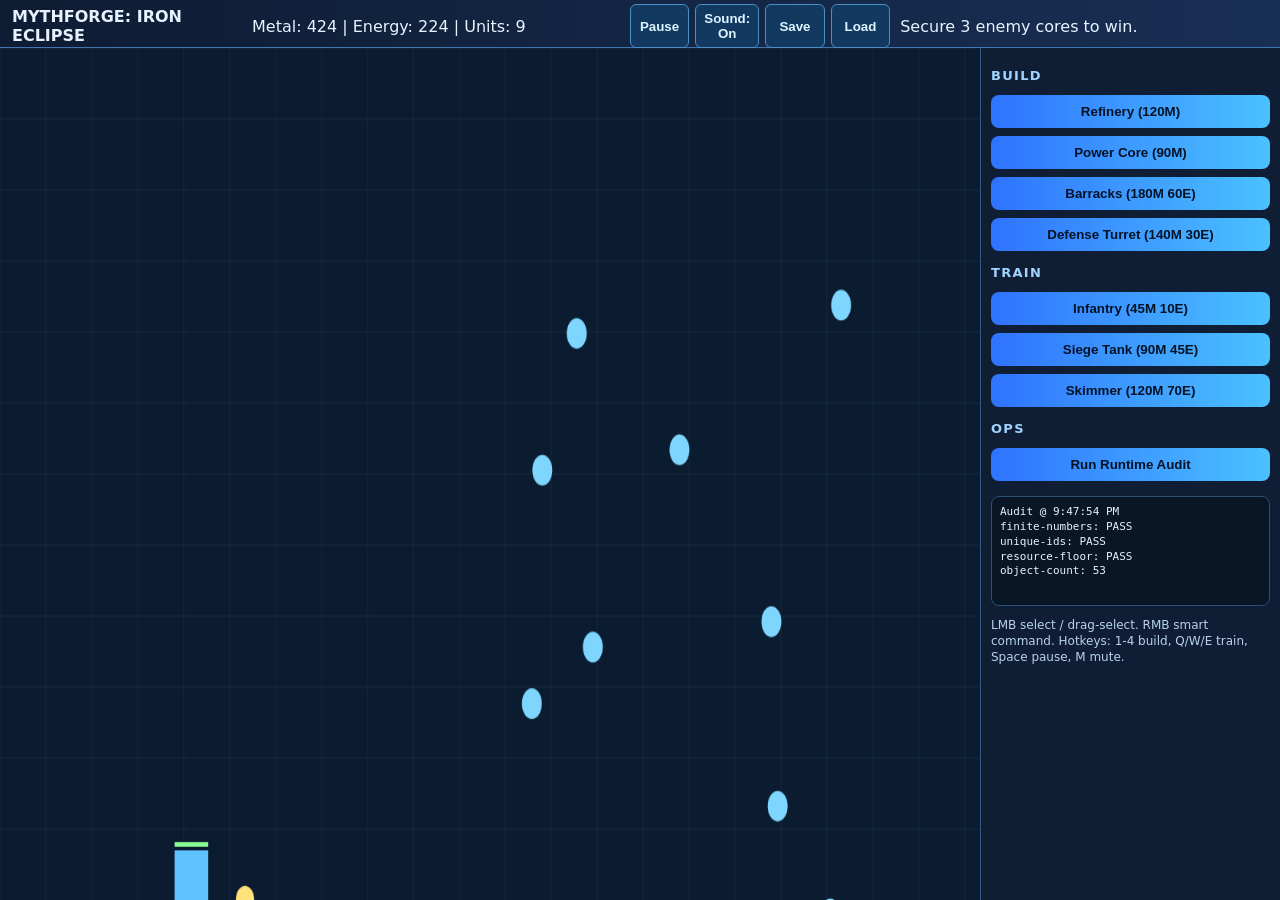
==== mythforge-rts/index.html @ d231fdba "Harden MYTHFORGE RTS with security audit, SFX, save/load and runtime integrity checks" ====
<!doctype html>
<html lang="en">
<head>
  <meta charset="utf-8" />
  <meta name="viewport" content="width=device-width,initial-scale=1" />
  <meta http-equiv="Content-Security-Policy" content="default-src 'self'; style-src 'self' 'unsafe-inline'; script-src 'self'; img-src 'self' data:; media-src 'self';" />
  <title>MYTHFORGE: IRON ECLIPSE</title>
  <link rel="stylesheet" href="styles.css" />
</head>
<body>
  <div id="topbar">
    <div><b>MYTHFORGE: IRON ECLIPSE</b></div>
    <div id="resources">Metal: 0 | Energy: 0 | Units: 0</div>
    <div class="top-actions">
      <button id="btn-pause" class="mini">Pause</button>
      <button id="btn-mute" class="mini">Sound: On</button>
      <button id="btn-save" class="mini">Save</button>
      <button id="btn-load" class="mini">Load</button>
    </div>
    <div id="status">Secure 3 enemy cores to win.</div>
  </div>

  <div id="shell">
    <canvas id="game" width="1280" height="720"></canvas>
    <aside id="panel">
      <h3>Build</h3>
      <button data-build="refinery">Refinery (120M)</button>
      <button data-build="power">Power Core (90M)</button>
      <button data-build="barracks">Barracks (180M 60E)</button>
      <button data-build="turret">Defense Turret (140M 30E)</button>
      <h3>Train</h3>
      <button id="train-inf">Infantry (45M 10E)</button>
      <button id="train-tank">Siege Tank (90M 45E)</button>
      <button id="train-air">Skimmer (120M 70E)</button>
      <h3>Ops</h3>
      <button id="btn-audit">Run Runtime Audit</button>
      <pre id="audit-log">Audit: idle</pre>
      <p class="tip">LMB select / drag-select. RMB smart command. Hotkeys: 1-4 build, Q/W/E train, Space pause, M mute.</p>
    </aside>
  </div>

  <script type="module" src="game.js"></script>
</body>
</html>
---- mythforge-rts/styles.css ----
*{box-sizing:border-box} body{margin:0;background:#0a1020;color:#e6f3ff;font-family:Inter,system-ui,sans-serif}
#topbar{height:48px;display:grid;grid-template-columns:230px 1fr auto 1fr;align-items:center;gap:10px;padding:0 12px;background:linear-gradient(90deg,#0e1c33,#182f54);border-bottom:1px solid #3f77b3}
.top-actions{display:flex;gap:6px}
.mini{padding:6px 8px;border:1px solid #4e8ec7;background:#123a61;color:#dff3ff;border-radius:6px;cursor:pointer}
#shell{display:grid;grid-template-columns:1fr 300px;height:calc(100vh - 48px)}
#game{width:100%;height:100%;background:#08121f;display:block;cursor:crosshair}
#panel{border-left:1px solid #335a84;background:#101e35;padding:10px;overflow:auto}
#panel h3{margin:10px 0 8px;color:#9fd4ff;font-size:13px;text-transform:uppercase;letter-spacing:.1em}
button{width:100%;margin:4px 0;padding:9px;border:0;border-radius:8px;background:linear-gradient(90deg,#2f73ff,#4bc1ff);color:#041226;font-weight:700;cursor:pointer}
.tip{font-size:12px;line-height:1.35;color:#b8d2ef;margin-top:10px}
#audit-log{font-size:11px;line-height:1.35;background:#081626;border:1px solid #295177;border-radius:8px;padding:8px;white-space:pre-wrap;min-height:110px}
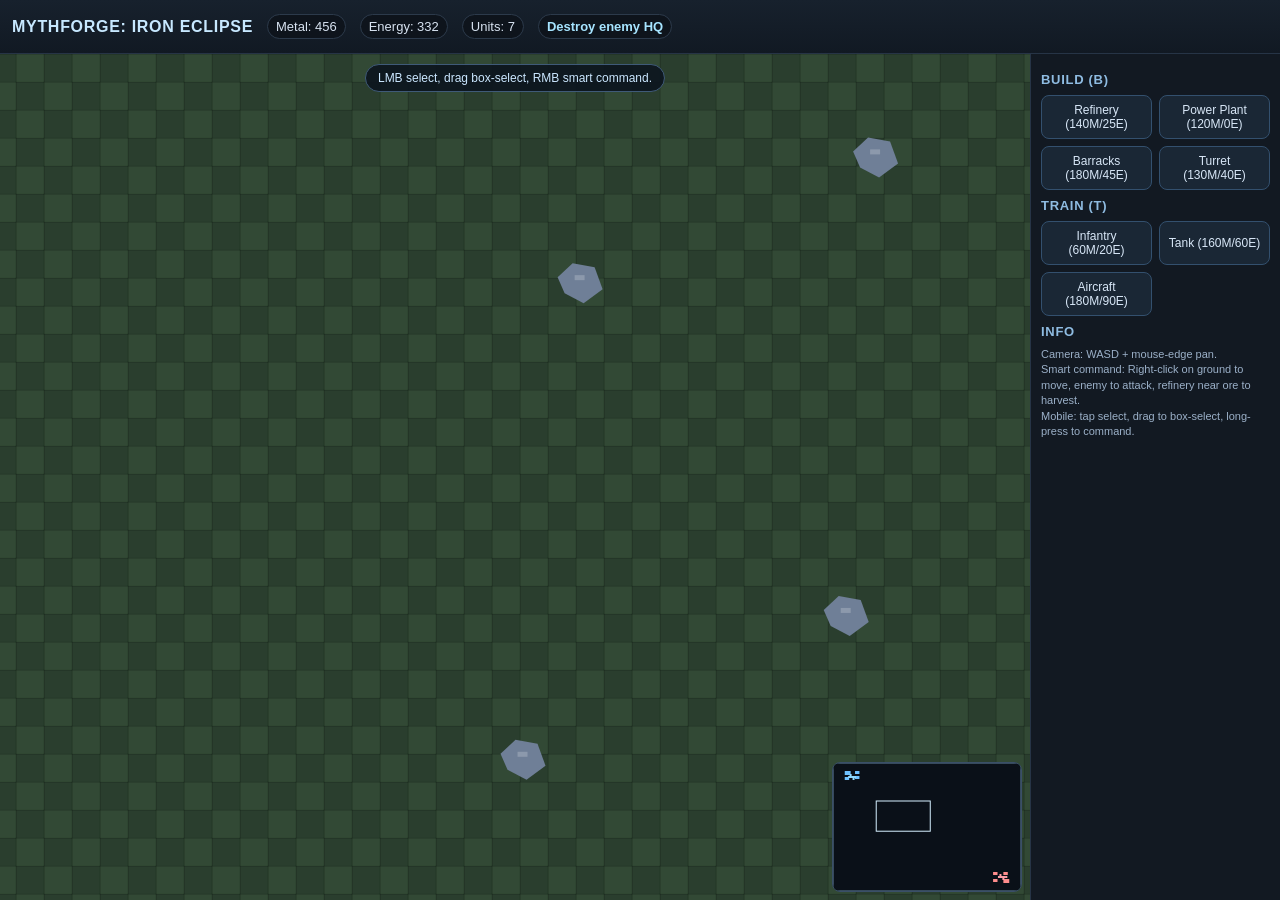
==== commit 4834c7be: "Replace mythforge-rts with single-file MYTHFORGE RTS" ====
--- a/mythforge-rts/index.html
+++ b/mythforge-rts/index.html
@@ -1,44 +1,784 @@
 <!doctype html>
 <html lang="en">
 <head>
-  <meta charset="utf-8" />
-  <meta name="viewport" content="width=device-width,initial-scale=1" />
-  <meta http-equiv="Content-Security-Policy" content="default-src 'self'; style-src 'self' 'unsafe-inline'; script-src 'self'; img-src 'self' data:; media-src 'self';" />
-  <title>MYTHFORGE: IRON ECLIPSE</title>
-  <link rel="stylesheet" href="styles.css" />
+<meta charset="utf-8" />
+<meta name="viewport" content="width=device-width,initial-scale=1,maximum-scale=1,user-scalable=no" />
+<title>MYTHFORGE: IRON ECLIPSE</title>
+<style>
+:root{--bg:#0b0f13;--panel:#121922;--text:#d7e2f0;--acc:#6ec1ff;--good:#7bf7a6;--warn:#ffba63;--bad:#ff7f8a}
+*{box-sizing:border-box;-webkit-tap-highlight-color:transparent}
+html,body{margin:0;background:var(--bg);color:var(--text);font-family:Inter,Segoe UI,Arial,sans-serif;overflow:hidden}
+#hud{position:fixed;left:0;top:0;right:0;height:54px;background:linear-gradient(#17212d,#111923);display:flex;align-items:center;gap:14px;padding:8px 12px;border-bottom:1px solid #263446;z-index:8}
+#hud strong{color:#c7e8ff;letter-spacing:.7px}
+#hud .pill{padding:4px 8px;background:#0e141c;border:1px solid #2c3a4b;border-radius:999px;font-size:13px}
+#status{color:#a6e4ff;font-weight:700}
+#layout{position:fixed;inset:54px 0 0 0;display:grid;grid-template-columns:1fr 250px}
+#gameWrap{position:relative;overflow:hidden;background:#04080c}
+canvas{display:block;width:100%;height:100%;image-rendering:auto}
+#ui{background:var(--panel);border-left:1px solid #263446;padding:10px;overflow:auto}
+#ui h3{margin:8px 0 8px;font-size:13px;text-transform:uppercase;letter-spacing:.7px;color:#8fbce2}
+.grid{display:grid;grid-template-columns:1fr 1fr;gap:7px}
+button{background:#1a2735;color:#d8e7f7;border:1px solid #33506e;border-radius:8px;padding:7px 6px;font-size:12px;cursor:pointer}
+button:hover{background:#223349}
+button:active{transform:translateY(1px)}
+button.sel{outline:2px solid #7fd5ff}
+.small{font-size:11px;color:#9bb0c8;line-height:1.4;margin-top:8px}
+#mini{position:absolute;right:8px;bottom:8px;width:190px;height:130px;background:rgba(10,15,24,.88);border:1px solid #3a4f68;border-radius:8px;z-index:6}
+#touchMove{position:absolute;left:12px;bottom:12px;width:92px;height:92px;border-radius:50%;border:2px solid #4f6781;background:rgba(20,30,44,.45);z-index:7;display:none;touch-action:none}
+#touchKnob{position:absolute;left:28px;top:28px;width:34px;height:34px;border-radius:50%;background:#89d9ff;border:1px solid #3a5c7a}
+#touchCmd{position:absolute;right:12px;bottom:12px;padding:10px 12px;border-radius:10px;border:1px solid #56728f;background:rgba(20,30,44,.7);font-size:12px;z-index:7;display:none}
+#toast{position:absolute;left:50%;transform:translateX(-50%);top:10px;background:rgba(12,20,31,.9);border:1px solid #3f5a78;border-radius:999px;padding:6px 12px;font-size:12px;color:#cbe7ff;z-index:7;pointer-events:none}
+@media (max-width: 960px){
+  #layout{grid-template-columns:1fr}
+  #ui{display:none}
+  #touchMove,#touchCmd{display:block}
+  #mini{width:150px;height:104px}
+}
+</style>
 </head>
 <body>
-  <div id="topbar">
-    <div><b>MYTHFORGE: IRON ECLIPSE</b></div>
-    <div id="resources">Metal: 0 | Energy: 0 | Units: 0</div>
-    <div class="top-actions">
-      <button id="btn-pause" class="mini">Pause</button>
-      <button id="btn-mute" class="mini">Sound: On</button>
-      <button id="btn-save" class="mini">Save</button>
-      <button id="btn-load" class="mini">Load</button>
-    </div>
-    <div id="status">Secure 3 enemy cores to win.</div>
+<div id="hud">
+  <strong>MYTHFORGE: IRON ECLIPSE</strong>
+  <span class="pill" id="resMetal">Metal: 0</span>
+  <span class="pill" id="resEnergy">Energy: 0</span>
+  <span class="pill" id="supply">Units: 0</span>
+  <span class="pill" id="status">Destroy enemy HQ</span>
+</div>
+<div id="layout">
+  <div id="gameWrap">
+    <canvas id="game"></canvas>
+    <canvas id="mini"></canvas>
+    <div id="touchMove"><div id="touchKnob"></div></div>
+    <div id="touchCmd">Long press = command</div>
+    <div id="toast">LMB select, drag box-select, RMB smart command.</div>
   </div>
-
-  <div id="shell">
-    <canvas id="game" width="1280" height="720"></canvas>
-    <aside id="panel">
-      <h3>Build</h3>
-      <button data-build="refinery">Refinery (120M)</button>
-      <button data-build="power">Power Core (90M)</button>
-      <button data-build="barracks">Barracks (180M 60E)</button>
-      <button data-build="turret">Defense Turret (140M 30E)</button>
-      <h3>Train</h3>
-      <button id="train-inf">Infantry (45M 10E)</button>
-      <button id="train-tank">Siege Tank (90M 45E)</button>
-      <button id="train-air">Skimmer (120M 70E)</button>
-      <h3>Ops</h3>
-      <button id="btn-audit">Run Runtime Audit</button>
-      <pre id="audit-log">Audit: idle</pre>
-      <p class="tip">LMB select / drag-select. RMB smart command. Hotkeys: 1-4 build, Q/W/E train, Space pause, M mute.</p>
-    </aside>
-  </div>
-
-  <script type="module" src="game.js"></script>
+  <aside id="ui">
+    <h3>Build (B)</h3>
+    <div class="grid" id="buildBtns"></div>
+    <h3>Train (T)</h3>
+    <div class="grid" id="trainBtns"></div>
+    <h3>Info</h3>
+    <div class="small">Camera: WASD + mouse-edge pan.<br/>Smart command: Right-click on ground to move, enemy to attack, refinery near ore to harvest.<br/>Mobile: tap select, drag to box-select, long-press to command.</div>
+  </aside>
+</div>
+<script>
+(() => {
+'use strict';
+const canvas = document.getElementById('game'), ctx = canvas.getContext('2d');
+const mini = document.getElementById('mini'), mctx = mini.getContext('2d');
+const wrap = document.getElementById('gameWrap');
+const resMetalEl = document.getElementById('resMetal');
+const resEnergyEl = document.getElementById('resEnergy');
+const supplyEl = document.getElementById('supply');
+const statusEl = document.getElementById('status');
+const buildBtns = document.getElementById('buildBtns');
+const trainBtns = document.getElementById('trainBtns');
+const toast = document.getElementById('toast');
+
+const TILE = 28, MAP_W = 128, MAP_H = 128;
+const WORLD_W = MAP_W * TILE, WORLD_H = MAP_H * TILE;
+const colors = {groundA:'#2a3e2e',groundB:'#324935',ore:'#6f7f97',grid:'rgba(0,0,0,.14)'};
+const keys = Object.create(null);
+const mouse = {x:0,y:0,wx:0,wy:0,left:false,right:false,drag:false,sx:0,sy:0};
+let dpr = Math.max(1, Math.min(2, window.devicePixelRatio || 1));
+let camera = {x:WORLD_W/2-600,y:WORLD_H/2-360,vx:0,vy:0};
+let lastTime = performance.now();
+let gameOver = false, winner = null;
+let placing = null;
+let selectRect = null;
+let longPressTimer = null;
+let touchMode = false;
+
+const TEAM_PLAYER = 1, TEAM_ENEMY = 2;
+const OCC_EMPTY = 0, OCC_BLOCK = 1;
+const occ = new Uint8Array(MAP_W*MAP_H);
+const flowField = new Float32Array(48*48); // hidden grimoire field
+
+const UNIT_TYPES = {
+ commander:{name:'Commander',hp:300,speed:74,range:130,damage:20,rof:0.75,proj:220,costM:0,costE:0,size:16,flying:false},
+ infantry:{name:'Infantry',hp:68,speed:78,range:105,damage:10,rof:0.6,proj:250,costM:60,costE:20,size:10,flying:false},
+ tank:{name:'Tank',hp:220,speed:50,range:150,damage:28,rof:1.2,proj:270,costM:160,costE:60,size:15,flying:false},
+ aircraft:{name:'Aircraft',hp:140,speed:120,range:170,damage:18,rof:0.5,proj:340,costM:180,costE:90,size:12,flying:true}
+};
+
+const BUILD_TYPES = {
+ hq:{name:'HQ',w:4,h:4,hp:2000,costM:0,costE:0,power:0},
+ refinery:{name:'Refinery',w:3,h:3,hp:720,costM:140,costE:25,power:-20},
+ power:{name:'Power Plant',w:3,h:3,hp:640,costM:120,costE:0,power:+90},
+ barracks:{name:'Barracks',w:3,h:3,hp:720,costM:180,costE:45,power:-10},
+ turret:{name:'Turret',w:2,h:2,hp:500,costM:130,costE:40,power:-15,range:190,damage:16,rof:0.42}
+};
+
+const buildOrder = ['refinery','power','barracks','turret'];
+const trainOrder = ['infantry','tank','aircraft'];
+
+const state = {
+ metal:440, energy:260,
+ enemyMetal:420, enemyEnergy:260,
+ units:[], buildings:[], projectiles:[], particles:[], texts:[], ores:[],
+ selected:new Set(),
+ playerHQ:null, enemyHQ:null,
+ ai:{buildCD:6,waveCD:20,targetWave:5}
+};
+
+function rnd(a,b){return a + Math.random()*(b-a)}
+function clamp(v,a,b){return v<a?a:v>b?b:v}
+function dist(a,b,c,d){return Math.hypot(c-a,d-b)}
+function tIdx(tx,ty){return ty*MAP_W+tx}
+function worldToTile(x,y){return [Math.floor(x/TILE), Math.floor(y/TILE)]}
+function tileCenter(tx,ty){return [tx*TILE + TILE*0.5, ty*TILE + TILE*0.5]}
+
+function resize(){
+  const w = wrap.clientWidth, h = wrap.clientHeight;
+  canvas.width = Math.floor(w*dpr); canvas.height = Math.floor(h*dpr);
+  canvas.style.width = w+'px'; canvas.style.height = h+'px';
+  ctx.setTransform(dpr,0,0,dpr,0,0);
+}
+window.addEventListener('resize', resize);
+resize();
+
+function ensureCamera(){
+  camera.x = clamp(camera.x,0,WORLD_W-canvas.clientWidth);
+  camera.y = clamp(camera.y,0,WORLD_H-canvas.clientHeight);
+}
+
+function addText(x,y,text,color='#fff'){ state.texts.push({x,y,text,color,t:1.2}); }
+function addBurst(x,y,col='#ffb66e',n=10){ for(let i=0;i<n;i++) state.particles.push({x,y,vx:rnd(-90,90),vy:rnd(-90,90),t:rnd(.2,.55),col}); }
+
+let AC = null;
+function initAudio(){ if(AC) return; try{ AC = new (window.AudioContext||window.webkitAudioContext)(); }catch(_){} }
+function sfx(type){
+  if(!AC) return;
+  const o = AC.createOscillator(), g = AC.createGain();
+  o.type = type==='hit'?'square':type==='build'?'triangle':'sawtooth';
+  o.frequency.value = type==='hit'?160:type==='shoot'?240:320;
+  g.gain.value = 0.0001;
+  o.connect(g); g.connect(AC.destination);
+  const t=AC.currentTime;
+  g.gain.exponentialRampToValueAtTime(0.03,t+0.01);
+  g.gain.exponentialRampToValueAtTime(0.0001,t+0.14);
+  o.start(t); o.stop(t+0.15);
+}
+
+function markOcc(tx,ty,w,h,val){
+  for(let y=ty;y<ty+h;y++) for(let x=tx;x<tx+w;x++) if(x>=0&&y>=0&&x<MAP_W&&y<MAP_H) occ[tIdx(x,y)] = val;
+}
+
+function canPlace(team,type,tx,ty){
+  const bt = BUILD_TYPES[type];
+  if(tx<1||ty<1||tx+bt.w>=MAP_W-1||ty+bt.h>=MAP_H-1) return false;
+  for(let y=ty;y<ty+bt.h;y++) for(let x=tx;x<tx+bt.w;x++) if(occ[tIdx(x,y)]!==OCC_EMPTY) return false;
+  for(const o of state.ores){ if(xyRectOverlap(tx*TILE,ty*TILE,bt.w*TILE,bt.h*TILE,o.x-28,o.y-28,56,56)) return false; }
+  if(team===TEAM_PLAYER && state.playerHQ){
+    const [cx,cy]=tileCenter(tx+bt.w*0.5,ty+bt.h*0.5);
+    if(dist(cx,cy,state.playerHQ.x,state.playerHQ.y)>850) return false;
+  }
+  if(team===TEAM_ENEMY && state.enemyHQ){
+    const [cx,cy]=tileCenter(tx+bt.w*0.5,ty+bt.h*0.5);
+    if(dist(cx,cy,state.enemyHQ.x,state.enemyHQ.y)>900) return false;
+  }
+  return true;
+}
+
+function xyRectOverlap(ax,ay,aw,ah,bx,by,bw,bh){ return ax<bx+bw && ax+aw>bx && ay<by+bh && ay+ah>by; }
+
+let nextId = 1;
+function spawnBuilding(team,type,tx,ty){
+  const bt=BUILD_TYPES[type];
+  const b={id:nextId++,team,type,tx,ty,w:bt.w,h:bt.h,x:(tx+bt.w/2)*TILE,y:(ty+bt.h/2)*TILE,hp:bt.hp,maxHp:bt.hp,cool:0,queue:[],alive:true};
+  state.buildings.push(b); markOcc(tx,ty,bt.w,bt.h,OCC_BLOCK);
+  if(type==='hq'){ if(team===TEAM_PLAYER) state.playerHQ=b; else state.enemyHQ=b; }
+  return b;
+}
+
+function spawnUnit(team,type,x,y){
+  const t=UNIT_TYPES[type];
+  const u={id:nextId++,team,type,x,y,hp:t.hp,maxHp:t.hp,cd:rnd(0,0.3),vx:0,vy:0,tx:x,ty:y,path:null,pathI:0,sel:false,alive:true,order:null,formation:null,lastCell:-1};
+  state.units.push(u);
+  return u;
+}
+
+function createWorld(){
+  occ.fill(0); state.units.length=0; state.buildings.length=0; state.projectiles.length=0; state.particles.length=0; state.texts.length=0; state.ores.length=0; state.selected.clear();
+  for(let i=0;i<18;i++){
+    const ox = rnd(8,MAP_W-8)*TILE, oy=rnd(8,MAP_H-8)*TILE;
+    state.ores.push({x:ox,y:oy,amount:rnd(900,1700)});
+  }
+  spawnBuilding(TEAM_PLAYER,'hq',8,8);
+  spawnBuilding(TEAM_PLAYER,'power',15,8);
+  spawnBuilding(TEAM_PLAYER,'barracks',8,14);
+  spawnBuilding(TEAM_PLAYER,'refinery',15,13);
+  spawnBuilding(TEAM_ENEMY,'hq',MAP_W-12,MAP_H-12);
+  spawnBuilding(TEAM_ENEMY,'power',MAP_W-19,MAP_H-12);
+  spawnBuilding(TEAM_ENEMY,'barracks',MAP_W-12,MAP_H-19);
+  spawnBuilding(TEAM_ENEMY,'refinery',MAP_W-19,MAP_H-19);
+
+  spawnUnit(TEAM_PLAYER,'commander',12*TILE,12*TILE);
+  for(let i=0;i<5;i++) spawnUnit(TEAM_PLAYER,'infantry',(11+i)*TILE,14*TILE);
+  spawnUnit(TEAM_PLAYER,'tank',14*TILE,16*TILE);
+  spawnUnit(TEAM_ENEMY,'commander',(MAP_W-12)*TILE,(MAP_H-12)*TILE);
+  for(let i=0;i<6;i++) spawnUnit(TEAM_ENEMY,'infantry',(MAP_W-15+i)*TILE,(MAP_H-14)*TILE);
+  spawnUnit(TEAM_ENEMY,'tank',(MAP_W-14)*TILE,(MAP_H-16)*TILE);
+}
+
+function gridNeighbors(i){
+  const x=i%MAP_W, y=(i/MAP_W)|0, out=[];
+  for(let dy=-1;dy<=1;dy++) for(let dx=-1;dx<=1;dx++){
+    if(dx===0&&dy===0) continue; const nx=x+dx, ny=y+dy;
+    if(nx<0||ny<0||nx>=MAP_W||ny>=MAP_H) continue;
+    if(occ[tIdx(nx,ny)]===OCC_BLOCK) continue;
+    if(dx&&dy){ if(occ[tIdx(x+dx,y)]===OCC_BLOCK||occ[tIdx(x,y+dy)]===OCC_BLOCK) continue; }
+    out.push(tIdx(nx,ny));
+  }
+  return out;
+}
+function heuristic(a,b){ const ax=a%MAP_W, ay=(a/MAP_W)|0, bx=b%MAP_W, by=(b/MAP_W)|0; return Math.abs(ax-bx)+Math.abs(ay-by); }
+function findPath(sx,sy,gx,gy){
+  const st=tIdx(sx,sy), gt=tIdx(gx,gy); if(st===gt) return null;
+  const open=[st], came=new Int32Array(MAP_W*MAP_H); came.fill(-1);
+  const g=new Float32Array(MAP_W*MAP_H); g.fill(1e9); g[st]=0;
+  const f=new Float32Array(MAP_W*MAP_H); f.fill(1e9); f[st]=heuristic(st,gt);
+  const inOpen=new Uint8Array(MAP_W*MAP_H); inOpen[st]=1;
+  while(open.length){
+    let best=0; for(let i=1;i<open.length;i++) if(f[open[i]]<f[open[best]]) best=i;
+    const cur=open.splice(best,1)[0]; inOpen[cur]=0;
+    if(cur===gt){
+      const path=[]; let c=cur;
+      while(c!==st&&c!==-1){ const x=c%MAP_W, y=(c/MAP_W)|0; path.push(tileCenter(x,y)); c=came[c]; }
+      path.reverse(); return path;
+    }
+    for(const n of gridNeighbors(cur)){
+      const cx=cur%MAP_W, cy=(cur/MAP_W)|0, nx=n%MAP_W, ny=(n/MAP_W)|0;
+      const step=(cx!==nx&&cy!==ny)?1.42:1;
+      const tg=g[cur]+step;
+      if(tg<g[n]){ came[n]=cur; g[n]=tg; f[n]=tg+heuristic(n,gt); if(!inOpen[n]){ open.push(n); inOpen[n]=1; } }
+    }
+  }
+  return null;
+}
+
+function issueMove(units,wx,wy){
+  const cols = Math.ceil(Math.sqrt(units.length));
+  const spacing = 24;
+  units.forEach((u,i)=>{
+    const ox=((i%cols)-(cols-1)/2)*spacing, oy=(((i/cols)|0)-((cols-1)/2))*spacing;
+    const tx=wx+ox, ty=wy+oy;
+    const [sx,sy]=worldToTile(u.x,u.y), [gx,gy]=worldToTile(tx,ty);
+    if(!u.alive||sx<0||sy<0||gx<0||gy<0||sx>=MAP_W||sy>=MAP_H||gx>=MAP_W||gy>=MAP_H||occ[tIdx(gx,gy)]===OCC_BLOCK) return;
+    u.path=findPath(sx,sy,gx,gy);
+    u.pathI=0; u.order={type:'move',x:tx,y:ty}; u.formation={cx:wx,cy:wy,count:units.length};
+  });
+}
+
+function smartCommand(wx,wy){
+  const sel=[...state.selected].filter(u=>u.alive);
+  if(!sel.length||gameOver) return;
+  const enemyUnit = state.units.find(u=>u.team!==TEAM_PLAYER&&u.alive&&dist(wx,wy,u.x,u.y)<uRadius(u)+8);
+  const enemyB = state.buildings.find(b=>b.team!==TEAM_PLAYER&&b.alive&&pointInBuilding(wx,wy,b));
+  if(enemyUnit||enemyB){
+    for(const u of sel) u.order={type:'attack',target:enemyUnit||enemyB};
+    return;
+  }
+  issueMove(sel,wx,wy);
+}
+
+function pointInBuilding(x,y,b){
+  return x>=b.tx*TILE && x<=(b.tx+b.w)*TILE && y>=b.ty*TILE && y<=(b.ty+b.h)*TILE;
+}
+function uRadius(u){ return UNIT_TYPES[u.type].size; }
+
+function tryBuild(type,tx,ty,team=TEAM_PLAYER){
+  const bt=BUILD_TYPES[type];
+  if(!canPlace(team,type,tx,ty)) return false;
+  if(team===TEAM_PLAYER){ if(state.metal<bt.costM||state.energy<bt.costE) return false; state.metal-=bt.costM; state.energy-=bt.costE; }
+  else { if(state.enemyMetal<bt.costM||state.enemyEnergy<bt.costE) return false; state.enemyMetal-=bt.costM; state.enemyEnergy-=bt.costE; }
+  spawnBuilding(team,type,tx,ty); addBurst((tx+bt.w/2)*TILE,(ty+bt.h/2)*TILE,'#9ad9ff',18); sfx('build'); return true;
+}
+
+function queueTrain(type){
+  const t=UNIT_TYPES[type];
+  const barr=state.buildings.find(b=>b.team===TEAM_PLAYER&&b.type==='barracks'&&b.alive);
+  if(!barr) return;
+  if(state.metal<t.costM||state.energy<t.costE) return;
+  state.metal-=t.costM; state.energy-=t.costE;
+  barr.queue.push({type,time:type==='infantry'?4:type==='tank'?7:8});
+}
+
+function aiLogic(dt){
+  const ai=state.ai; ai.buildCD-=dt; ai.waveCD-=dt;
+  const eAlive=state.units.filter(u=>u.team===TEAM_ENEMY&&u.alive).length;
+  if(ai.buildCD<=0){
+    ai.buildCD = rnd(6,10);
+    const nearHQx = state.enemyHQ.tx-8+((Math.random()*10)|0), nearHQy=state.enemyHQ.ty-8+((Math.random()*10)|0);
+    if(Math.random()<0.3) tryBuild('power',nearHQx,nearHQy,TEAM_ENEMY);
+    else if(Math.random()<0.7) tryBuild('turret',nearHQx,nearHQy,TEAM_ENEMY);
+    else tryBuild('barracks',nearHQx,nearHQy,TEAM_ENEMY);
+  }
+  const eb = state.buildings.filter(b=>b.team===TEAM_ENEMY&&b.type==='barracks'&&b.alive);
+  for(const b of eb){
+    if(Math.random()<dt*0.55){
+      const pick=Math.random();
+      const type = pick<0.5?'infantry':pick<0.82?'tank':'aircraft';
+      const t=UNIT_TYPES[type];
+      if(state.enemyMetal>=t.costM&&state.enemyEnergy>=t.costE){ state.enemyMetal-=t.costM; state.enemyEnergy-=t.costE; b.queue.push({type,time:type==='infantry'?4:type==='tank'?7:8}); }
+    }
+  }
+  if(ai.waveCD<=0 && eAlive>=ai.targetWave){
+    ai.waveCD=rnd(18,28); ai.targetWave=Math.min(18, ai.targetWave+1);
+    const attackers=state.units.filter(u=>u.team===TEAM_ENEMY&&u.alive&&u.type!=='commander').slice(0,18);
+    const target=state.playerHQ?.alive?state.playerHQ:null;
+    if(target){ for(const u of attackers) u.order={type:'attack',target}; }
+    addText(camera.x+canvas.clientWidth/2,camera.y+90,'Enemy wave incoming!','#ffb3b9');
+  }
+}
+
+function nearestEnemy(u){
+  let best=null,bd=1e9;
+  for(const e of state.units){ if(!e.alive||e.team===u.team) continue; const d=dist(u.x,u.y,e.x,e.y); if(d<bd){bd=d;best=e;} }
+  for(const b of state.buildings){ if(!b.alive||b.team===u.team) continue; const d=dist(u.x,u.y,b.x,b.y); if(d<bd){bd=d;best=b;} }
+  return [best,bd];
+}
+
+function launchProjectile(sx,sy,target,damage,speed,team){
+  state.projectiles.push({x:sx,y:sy,target,damage,speed,team,alive:true});
+  sfx('shoot');
+}
+
+function applyDamage(target,dmg){
+  if(!target.alive) return;
+  target.hp -= dmg;
+  addText(target.x,target.y-18,'-'+dmg.toFixed(0),'#ff9ca4');
+  addBurst(target.x,target.y,'#ff9a77',7);
+  sfx('hit');
+  if(target.hp<=0){ target.alive=false; addBurst(target.x,target.y,'#ffcf82',28); }
+}
+
+function gsmFormationBuff(unit,allies){
+  let near=0;
+  for(const a of allies){ if(a===unit||!a.alive||a.type==='aircraft') continue; if(dist(unit.x,unit.y,a.x,a.y)<58) near++; }
+  return near>=2?1.03:1.0;
+}
+function fieldSample(wx,wy){
+  const gx=clamp((wx/WORLD_W*47)|0,0,47), gy=clamp((wy/WORLD_H*47)|0,0,47);
+  return flowField[gy*48+gx];
+}
+function hiddenBuff(unit,allies){
+  const f = fieldSample(unit.x,unit.y); // -1..1-ish
+  const scalar = clamp(f*0.05,-0.05,0.05);
+  const form = gsmFormationBuff(unit,allies)-1;
+  return {speed:1+scalar, damage:1+scalar+form};
+}
+
+function updateHiddenField(dt){
+  // Hidden Grimoire PDE: D=0.12, λ=0.45, α=π on 48x48
+  const D=0.12, L=0.45, A=Math.PI;
+  const tmp = new Float32Array(flowField.length);
+  for(let y=0;y<48;y++) for(let x=0;x<48;x++){
+    const i=y*48+x, c=flowField[i];
+    const n=flowField[((y+47)%48)*48+x], s=flowField[((y+1)%48)*48+x], w=flowField[y*48+((x+47)%48)], e=flowField[y*48+((x+1)%48)];
+    const lap=n+s+w+e-4*c;
+    tmp[i]=c + dt*(D*lap - L*c + 0.018*Math.sin(A*c));
+  }
+  flowField.set(tmp);
+  for(const u of state.units){ if(!u.alive) continue; const gx=clamp((u.x/WORLD_W*47)|0,0,47), gy=clamp((u.y/WORLD_H*47)|0,0,47); flowField[gy*48+gx]+= (u.team===TEAM_PLAYER?0.017:-0.017); }
+}
+
+function updateEconomy(dt){
+  const pPwr = state.buildings.filter(b=>b.alive&&b.team===TEAM_PLAYER).reduce((a,b)=>a+(BUILD_TYPES[b.type].power||0),0);
+  const ePwr = state.buildings.filter(b=>b.alive&&b.team===TEAM_ENEMY).reduce((a,b)=>a+(BUILD_TYPES[b.type].power||0),0);
+  const pRef = state.buildings.filter(b=>b.alive&&b.team===TEAM_PLAYER&&b.type==='refinery').length;
+  const eRef = state.buildings.filter(b=>b.alive&&b.team===TEAM_ENEMY&&b.type==='refinery').length;
+  state.metal += dt*(pRef*11 + 2.4);
+  state.enemyMetal += dt*(eRef*10 + 2.1);
+  state.energy += dt*(Math.max(-30,pPwr));
+  state.enemyEnergy += dt*(Math.max(-35,ePwr));
+}
+
+function updateBuildings(dt){
+  for(const b of state.buildings){
+    if(!b.alive) continue;
+    if(b.type==='turret'){
+      b.cool -= dt;
+      if(b.cool<=0){
+        const target = state.units.find(u=>u.alive&&u.team!==b.team&&dist(b.x,b.y,u.x,u.y)<BUILD_TYPES.turret.range);
+        if(target){ b.cool=BUILD_TYPES.turret.rof; launchProjectile(b.x,b.y,target,BUILD_TYPES.turret.damage,300,b.team); }
+      }
+    }
+    if(b.queue.length){
+      const q=b.queue[0]; q.time-=dt;
+      if(q.time<=0){
+        const sx=(b.tx+b.w+0.4)*TILE, sy=(b.ty+b.h*0.5)*TILE;
+        spawnUnit(b.team,q.type,sx,sy); b.queue.shift();
+      }
+    }
+  }
+}
+
+function isBlockedForUnit(u,tx,ty){
+  if(tx<0||ty<0||tx>=MAP_W||ty>=MAP_H) return true;
+  if(u.type==='aircraft') return false;
+  return occ[tIdx(tx,ty)]===OCC_BLOCK;
+}
+
+function updateUnits(dt){
+  const aliveUnits = state.units.filter(u=>u.alive);
+  for(const u of aliveUnits){
+    const t = UNIT_TYPES[u.type];
+    const allies = aliveUnits.filter(a=>a.team===u.team);
+    const hb = hiddenBuff(u,allies);
+    let speed=t.speed*hb.speed;
+    u.cd-=dt;
+
+    if(u.order?.type==='attack' && (!u.order.target || !u.order.target.alive)) u.order=null;
+    if(!u.order){
+      const [n,d]=nearestEnemy(u);
+      if(n&&d<t.range*0.95) u.order={type:'attack',target:n};
+    }
+
+    if(u.order?.type==='attack' && u.order.target?.alive){
+      const target=u.order.target;
+      const tx=target.x, ty=target.y;
+      const d=dist(u.x,u.y,tx,ty);
+      if(d<=t.range){
+        u.vx*=0.8; u.vy*=0.8;
+        if(u.cd<=0){ u.cd=t.rof; launchProjectile(u.x,u.y,target,t.damage*hb.damage,t.proj,u.team); }
+      }else{
+        const [sx,sy]=worldToTile(u.x,u.y), [gx,gy]=worldToTile(tx,ty);
+        if((u.lastCell!==tIdx(sx,sy) || !u.path || u.pathI>=u.path.length) && sx>=0&&sy>=0&&gx>=0&&gy>=0&&sx<MAP_W&&sy<MAP_H&&gx<MAP_W&&gy<MAP_H){
+          u.path = findPath(sx,sy,gx,gy); u.pathI=0; u.lastCell=tIdx(sx,sy);
+        }
+      }
+    }
+
+    if(u.path && u.pathI<u.path.length){
+      const [tx,ty]=u.path[u.pathI];
+      const dx=tx-u.x, dy=ty-u.y, d=Math.hypot(dx,dy);
+      if(d<4) u.pathI++;
+      else {
+        const nx=dx/(d||1), ny=dy/(d||1);
+        u.vx = nx*speed; u.vy = ny*speed;
+      }
+      if(u.pathI>=u.path.length) u.path=null;
+    }else if(u.order?.type==='move'){
+      const dx=u.order.x-u.x, dy=u.order.y-u.y, d=Math.hypot(dx,dy);
+      if(d>8){ u.vx=dx/d*speed; u.vy=dy/d*speed; } else { u.order=null; u.vx*=0.7;u.vy*=0.7; }
+    }else{ u.vx*=0.7; u.vy*=0.7; }
+
+    u.x += u.vx*dt; u.y += u.vy*dt;
+    u.x = clamp(u.x,8,WORLD_W-8); u.y = clamp(u.y,8,WORLD_H-8);
+
+    const [cx,cy] = worldToTile(u.x,u.y);
+    if(isBlockedForUnit(u,cx,cy)){
+      u.x -= u.vx*dt*1.3; u.y -= u.vy*dt*1.3;
+      u.path = null; u.order = null;
+    }
+  }
+}
+
+function updateProjectiles(dt){
+  for(const p of state.projectiles){
+    if(!p.alive||!p.target||!p.target.alive){ p.alive=false; continue; }
+    const dx=p.target.x-p.x, dy=p.target.y-p.y, d=Math.hypot(dx,dy);
+    if(d<8){ applyDamage(p.target,p.damage); p.alive=false; continue; }
+    const nx=dx/(d||1), ny=dy/(d||1);
+    p.x += nx*p.speed*dt; p.y += ny*p.speed*dt;
+    state.particles.push({x:p.x,y:p.y,vx:rnd(-14,14),vy:rnd(-14,14),t:0.09,col:'#ffd59e'});
+  }
+  state.projectiles = state.projectiles.filter(p=>p.alive);
+}
+
+function updateParticles(dt){
+  for(const p of state.particles){ p.t-=dt; p.x+=p.vx*dt; p.y+=p.vy*dt; p.vx*=0.96; p.vy*=0.96; }
+  state.particles = state.particles.filter(p=>p.t>0);
+  for(const t of state.texts){ t.t-=dt; t.y-=25*dt; }
+  state.texts = state.texts.filter(t=>t.t>0);
+}
+
+function updateWinLose(){
+  if(gameOver) return;
+  if(!state.enemyHQ || !state.enemyHQ.alive){ gameOver=true; winner='Victory'; }
+  if(!state.playerHQ || !state.playerHQ.alive){ gameOver=true; winner='Defeat'; }
+  if(gameOver){ statusEl.textContent = winner==='Victory'?'Victory! Enemy HQ destroyed.':'Defeat! Your HQ fell.'; }
+}
+
+function updateCamera(dt){
+  const pan = 430;
+  camera.vx = ((keys['d']||keys['arrowright'])?1:0) - ((keys['a']||keys['arrowleft'])?1:0);
+  camera.vy = ((keys['s']||keys['arrowdown'])?1:0) - ((keys['w']||keys['arrowup'])?1:0);
+  if(!touchMode){
+    const edge=22, w=canvas.clientWidth,h=canvas.clientHeight;
+    if(mouse.x<edge) camera.vx-=1;
+    if(mouse.x>w-edge) camera.vx+=1;
+    if(mouse.y<edge) camera.vy-=1;
+    if(mouse.y>h-edge) camera.vy+=1;
+  }
+  const mag=Math.hypot(camera.vx,camera.vy)||1;
+  camera.x += (camera.vx/mag)*pan*dt;
+  camera.y += (camera.vy/mag)*pan*dt;
+  ensureCamera();
+}
+
+function uiTick(){
+  resMetalEl.textContent = `Metal: ${state.metal|0}`;
+  resEnergyEl.textContent = `Energy: ${state.energy|0}`;
+  supplyEl.textContent = `Units: ${state.units.filter(u=>u.alive&&u.team===TEAM_PLAYER).length}`;
+}
+
+function drawTerrain(){
+  const sx=(camera.x/TILE)|0, sy=(camera.y/TILE)|0;
+  const ex=((camera.x+canvas.clientWidth)/TILE+1)|0, ey=((camera.y+canvas.clientHeight)/TILE+1)|0;
+  for(let y=sy;y<=ey;y++) for(let x=sx;x<=ex;x++){
+    if(x<0||y<0||x>=MAP_W||y>=MAP_H) continue;
+    const px=x*TILE-camera.x, py=y*TILE-camera.y;
+    ctx.fillStyle=((x+y)&1)?colors.groundA:colors.groundB;
+    ctx.fillRect(px,py,TILE,TILE);
+    ctx.fillStyle=colors.grid; ctx.fillRect(px,py,TILE,1); ctx.fillRect(px,py,1,TILE);
+  }
+  for(const o of state.ores){
+    if(o.amount<=0) continue;
+    const x=o.x-camera.x,y=o.y-camera.y;
+    if(x<-40||y<-40||x>canvas.clientWidth+40||y>canvas.clientHeight+40) continue;
+    ctx.fillStyle=colors.ore;
+    ctx.beginPath();
+    ctx.moveTo(x-16,y+10); ctx.lineTo(x-23,y-6); ctx.lineTo(x-8,y-20); ctx.lineTo(x+14,y-16); ctx.lineTo(x+22,y+6); ctx.lineTo(x+3,y+20);
+    ctx.closePath(); ctx.fill();
+    ctx.fillStyle='rgba(255,255,255,.2)'; ctx.fillRect(x-6,y-8,10,5);
+  }
+}
+
+function drawBuilding(b){
+  const x=b.tx*TILE-camera.x, y=b.ty*TILE-camera.y, w=b.w*TILE, h=b.h*TILE;
+  if(x+w<0||y+h<0||x>canvas.clientWidth||y>canvas.clientHeight) return;
+  const pal = b.team===TEAM_PLAYER?['#4f8ec0','#396686']:['#b95d5d','#7f3f3f'];
+  ctx.fillStyle=pal[0]; ctx.fillRect(x,y,w,h);
+  ctx.fillStyle=pal[1]; ctx.fillRect(x+3,y+3,w-6,h-6);
+  if(b.type==='hq'){
+    ctx.fillStyle='#d3ecff'; ctx.fillRect(x+w*0.3,y+h*0.28,w*0.4,h*0.34);
+    ctx.fillStyle='#2d4558'; ctx.fillRect(x+w*0.45,y+h*0.05,w*0.1,h*0.24);
+  }else if(b.type==='refinery'){
+    ctx.fillStyle='#8fb5ce'; ctx.fillRect(x+w*0.2,y+h*0.2,w*0.55,h*0.56);
+    ctx.fillStyle='#48687f'; ctx.fillRect(x+w*0.75,y+h*0.16,w*0.12,h*0.66);
+  }else if(b.type==='power'){
+    ctx.fillStyle='#9ed6ad'; ctx.fillRect(x+w*0.16,y+h*0.2,w*0.68,h*0.58);
+    ctx.fillStyle='#53a06a'; ctx.fillRect(x+w*0.36,y+h*0.08,w*0.28,h*0.16);
+  }else if(b.type==='barracks'){
+    ctx.fillStyle='#c6ad8b'; ctx.fillRect(x+w*0.14,y+h*0.2,w*0.72,h*0.58);
+    ctx.fillStyle='#8e7656'; ctx.fillRect(x+w*0.34,y+h*0.2,w*0.32,h*0.2);
+  }else if(b.type==='turret'){
+    ctx.fillStyle='#d9c1a7'; ctx.fillRect(x+w*0.15,y+h*0.15,w*0.7,h*0.7);
+    ctx.strokeStyle='#28231d'; ctx.lineWidth=4; ctx.beginPath(); ctx.moveTo(x+w*0.5,y+h*0.5); ctx.lineTo(x+w*0.95,y+h*0.28); ctx.stroke();
+  }
+  const hpR=b.hp/b.maxHp; ctx.fillStyle='rgba(0,0,0,.45)'; ctx.fillRect(x,y-7,w,4); ctx.fillStyle=b.team===TEAM_PLAYER?'#83f0a6':'#ff7f88'; ctx.fillRect(x,y-7,w*hpR,4);
+}
+
+function drawUnit(u){
+  const x=u.x-camera.x, y=u.y-camera.y;
+  if(x<-30||y<-30||x>canvas.clientWidth+30||y>canvas.clientHeight+30) return;
+  const col = u.team===TEAM_PLAYER?['#a8defe','#4988bd']:['#ffb0b0','#b75151'];
+  ctx.save(); ctx.translate(x,y);
+  if(u.type==='infantry'){
+    ctx.fillStyle=col[1]; ctx.fillRect(-4,-8,8,12);
+    ctx.fillStyle=col[0]; ctx.fillRect(-3,-13,6,5);
+    ctx.fillStyle='#2a3440'; ctx.fillRect(4,-8,7,3);
+  }else if(u.type==='commander'){
+    ctx.fillStyle=col[1]; ctx.fillRect(-7,-10,14,16);
+    ctx.fillStyle=col[0]; ctx.fillRect(-5,-16,10,6);
+    ctx.fillStyle='#f8cf86'; ctx.fillRect(-2,-3,4,6);
+    ctx.fillStyle='#4fd1ff'; ctx.fillRect(-6,4,12,2);
+  }else if(u.type==='tank'){
+    ctx.fillStyle=col[1]; ctx.fillRect(-13,-9,26,18);
+    ctx.fillStyle=col[0]; ctx.fillRect(-7,-5,14,10);
+    ctx.fillStyle='#222f3c'; ctx.fillRect(7,-2,13,4);
+    ctx.fillStyle='#2a3a4b'; ctx.fillRect(-16,-10,5,20); ctx.fillRect(11,-10,5,20);
+  }else if(u.type==='aircraft'){
+    ctx.fillStyle=col[0];
+    ctx.beginPath(); ctx.moveTo(0,-12); ctx.lineTo(13,3); ctx.lineTo(3,6); ctx.lineTo(0,13); ctx.lineTo(-3,6); ctx.lineTo(-13,3); ctx.closePath(); ctx.fill();
+    ctx.fillStyle=col[1]; ctx.fillRect(-2,-6,4,12);
+  }
+  if(state.selected.has(u) && u.team===TEAM_PLAYER){ ctx.strokeStyle='#9de2ff'; ctx.lineWidth=2; ctx.beginPath(); ctx.arc(0,0,uRadius(u)+5,0,Math.PI*2); ctx.stroke(); }
+  ctx.restore();
+  const hpR=u.hp/u.maxHp; ctx.fillStyle='rgba(0,0,0,.45)'; ctx.fillRect(x-12,y+uRadius(u)+5,24,3); ctx.fillStyle=u.team===TEAM_PLAYER?'#86f0ab':'#ff838c'; ctx.fillRect(x-12,y+uRadius(u)+5,24*hpR,3);
+}
+
+function drawProjectiles(){
+  for(const p of state.projectiles){ const x=p.x-camera.x,y=p.y-camera.y; ctx.fillStyle=p.team===TEAM_PLAYER?'#ffeaa7':'#ff9d9d'; ctx.fillRect(x-2,y-2,4,4); }
+}
+function drawParticles(){
+  for(const p of state.particles){ const a=clamp(p.t/0.5,0,1),x=p.x-camera.x,y=p.y-camera.y; ctx.fillStyle=p.col; ctx.globalAlpha=a; ctx.fillRect(x,y,2,2); ctx.globalAlpha=1; }
+  for(const t of state.texts){ const x=t.x-camera.x,y=t.y-camera.y; ctx.globalAlpha=clamp(t.t,0,1); ctx.fillStyle=t.color; ctx.font='12px sans-serif'; ctx.fillText(t.text,x,y); ctx.globalAlpha=1; }
+}
+function drawSelection(){
+  if(selectRect){
+    const {x,y,w,h}=selectRect;
+    ctx.fillStyle='rgba(120,190,255,.12)'; ctx.fillRect(x,y,w,h);
+    ctx.strokeStyle='rgba(140,210,255,.75)'; ctx.strokeRect(x+.5,y+.5,w,h);
+  }
+  if(placing){
+    const [tx,ty]=worldToTile(mouse.wx,mouse.wy); const bt=BUILD_TYPES[placing];
+    const ok=canPlace(TEAM_PLAYER,placing,tx,ty);
+    ctx.fillStyle=ok?'rgba(110,255,160,.25)':'rgba(255,110,120,.25)';
+    ctx.strokeStyle=ok?'rgba(110,255,160,.7)':'rgba(255,110,120,.7)';
+    ctx.fillRect(tx*TILE-camera.x,ty*TILE-camera.y,bt.w*TILE,bt.h*TILE);
+    ctx.strokeRect(tx*TILE-camera.x+.5,ty*TILE-camera.y+.5,bt.w*TILE,bt.h*TILE);
+  }
+}
+function drawMinimap(){
+  const w=mini.width=mini.clientWidth*dpr,h=mini.height=mini.clientHeight*dpr; mctx.setTransform(dpr,0,0,dpr,0,0);
+  const cw=mini.clientWidth,ch=mini.clientHeight;
+  mctx.fillStyle='#0a1018'; mctx.fillRect(0,0,cw,ch);
+  mctx.strokeStyle='rgba(120,160,195,.4)'; mctx.strokeRect(.5,.5,cw-1,ch-1);
+  const sx=cw/WORLD_W, sy=ch/WORLD_H;
+  for(const b of state.buildings){ if(!b.alive) continue; mctx.fillStyle=b.team===TEAM_PLAYER?'#6ec1ff':'#ff8c8c'; mctx.fillRect(b.tx*TILE*sx,b.ty*TILE*sy,b.w*TILE*sx,b.h*TILE*sy); }
+  for(const u of state.units){ if(!u.alive) continue; mctx.fillStyle=u.team===TEAM_PLAYER?'#8fd9ff':'#ff9ea7'; mctx.fillRect(u.x*sx-1,u.y*sy-1,2,2); }
+  mctx.strokeStyle='#d5efff'; mctx.strokeRect(camera.x*sx,camera.y*sy,canvas.clientWidth*sx,canvas.clientHeight*sy);
+}
+
+function render(){
+  ctx.clearRect(0,0,canvas.clientWidth,canvas.clientHeight);
+  drawTerrain();
+  for(const b of state.buildings) if(b.alive) drawBuilding(b);
+  for(const u of state.units) if(u.alive&&u.type!=='aircraft') drawUnit(u);
+  for(const u of state.units) if(u.alive&&u.type==='aircraft') drawUnit(u);
+  drawProjectiles();
+  drawParticles();
+  drawSelection();
+  if(gameOver){
+    ctx.fillStyle='rgba(0,0,0,.5)'; ctx.fillRect(0,0,canvas.clientWidth,canvas.clientHeight);
+    ctx.fillStyle='#fff'; ctx.font='bold 42px Inter, sans-serif'; ctx.textAlign='center';
+    ctx.fillText(winner==='Victory'?'VICTORY':'DEFEAT',canvas.clientWidth/2,canvas.clientHeight/2);
+    ctx.font='16px Inter, sans-serif'; ctx.fillText('Refresh page to play again',canvas.clientWidth/2,canvas.clientHeight/2+36); ctx.textAlign='left';
+  }
+  drawMinimap();
+}
+
+function step(t){
+  const dt = Math.min(0.033,(t-lastTime)/1000); lastTime=t;
+  if(!gameOver){
+    updateHiddenField(dt);
+    updateEconomy(dt);
+    updateBuildings(dt);
+    updateUnits(dt);
+    updateProjectiles(dt);
+    updateParticles(dt);
+    aiLogic(dt);
+    updateCamera(dt);
+    updateWinLose();
+    uiTick();
+  }
+  render();
+  requestAnimationFrame(step);
+}
+
+function screenToWorld(x,y){ return [x+camera.x,y+camera.y]; }
+function pickPlayerUnit(wx,wy){
+  let hit=null, bd=1e9;
+  for(const u of state.units){ if(!u.alive||u.team!==TEAM_PLAYER) continue; const d=dist(wx,wy,u.x,u.y); if(d<uRadius(u)+6 && d<bd){bd=d;hit=u;} }
+  return hit;
+}
+function selectInRect(r){
+  state.selected.clear();
+  const x0=Math.min(r.x,r.x+r.w)+camera.x, x1=Math.max(r.x,r.x+r.w)+camera.x;
+  const y0=Math.min(r.y,r.y+r.h)+camera.y, y1=Math.max(r.y,r.y+r.h)+camera.y;
+  for(const u of state.units){ if(!u.alive||u.team!==TEAM_PLAYER) continue; if(u.x>=x0&&u.x<=x1&&u.y>=y0&&u.y<=y1) state.selected.add(u); }
+}
+
+canvas.addEventListener('contextmenu',e=>e.preventDefault());
+window.addEventListener('keydown',e=>{ keys[e.key.toLowerCase()]=true; if(e.key==='Escape') placing=null; if(e.key==='b') placing='turret'; });
+window.addEventListener('keyup',e=>{ keys[e.key.toLowerCase()]=false; });
+
+canvas.addEventListener('mousemove',e=>{
+  const r=canvas.getBoundingClientRect();
+  mouse.x=e.clientX-r.left; mouse.y=e.clientY-r.top;
+  [mouse.wx,mouse.wy] = screenToWorld(mouse.x,mouse.y);
+  if(mouse.left && mouse.drag){ selectRect={x:mouse.sx,y:mouse.sy,w:mouse.x-mouse.sx,h:mouse.y-mouse.sy}; }
+});
+canvas.addEventListener('mousedown',e=>{
+  initAudio();
+  if(e.button===2){ const [wx,wy]=screenToWorld(mouse.x,mouse.y); smartCommand(wx,wy); return; }
+  mouse.left=true; mouse.drag=true; mouse.sx=mouse.x; mouse.sy=mouse.y;
+});
+canvas.addEventListener('mouseup',e=>{
+  if(e.button!==0) return;
+  mouse.left=false;
+  const moved=Math.hypot(mouse.x-mouse.sx,mouse.y-mouse.sy)>8;
+  if(placing){ const [tx,ty]=worldToTile(mouse.wx,mouse.wy); if(tryBuild(placing,tx,ty,TEAM_PLAYER)) placing=null; mouse.drag=false; selectRect=null; return; }
+  if(moved && selectRect){ selectInRect(selectRect); }
+  else {
+    const [wx,wy]=screenToWorld(mouse.x,mouse.y);
+    const u=pickPlayerUnit(wx,wy);
+    state.selected.clear(); if(u) state.selected.add(u);
+  }
+  selectRect=null; mouse.drag=false;
+});
+
+function buildButtons(){
+  for(const k of buildOrder){
+    const bt=BUILD_TYPES[k], b=document.createElement('button');
+    b.textContent=`${bt.name} (${bt.costM}M/${bt.costE}E)`;
+    b.onclick=()=>{ placing=k; [...buildBtns.children].forEach(c=>c.classList.remove('sel')); b.classList.add('sel'); initAudio(); };
+    buildBtns.appendChild(b);
+  }
+  for(const k of trainOrder){
+    const t=UNIT_TYPES[k], b=document.createElement('button');
+    b.textContent=`${t.name} (${t.costM}M/${t.costE}E)`;
+    b.onclick=()=>{ queueTrain(k); initAudio(); };
+    trainBtns.appendChild(b);
+  }
+}
+
+// Mobile touch: tap select, long-press command
+let touchStart = null;
+canvas.addEventListener('touchstart',e=>{
+  touchMode=true; initAudio();
+  const t=e.changedTouches[0], r=canvas.getBoundingClientRect();
+  const x=t.clientX-r.left, y=t.clientY-r.top; touchStart={x,y,time:performance.now()};
+  [mouse.wx,mouse.wy]=screenToWorld(x,y);
+  longPressTimer=setTimeout(()=>{ smartCommand(mouse.wx,mouse.wy); navigator.vibrate?.(30); },420);
+},{passive:true});
+canvas.addEventListener('touchmove',e=>{
+  if(!touchStart) return;
+  const t=e.changedTouches[0], r=canvas.getBoundingClientRect();
+  const x=t.clientX-r.left, y=t.clientY-r.top;
+  if(Math.hypot(x-touchStart.x,y-touchStart.y)>12){ clearTimeout(longPressTimer); selectRect={x:touchStart.x,y:touchStart.y,w:x-touchStart.x,h:y-touchStart.y}; }
+},{passive:true});
+canvas.addEventListener('touchend',e=>{
+  if(!touchStart) return;
+  clearTimeout(longPressTimer);
+  const t=e.changedTouches[0], r=canvas.getBoundingClientRect();
+  const x=t.clientX-r.left, y=t.clientY-r.top;
+  if(selectRect){ selectInRect(selectRect); selectRect=null; }
+  else if(performance.now()-touchStart.time<360){
+    const [wx,wy]=screenToWorld(x,y); const u=pickPlayerUnit(wx,wy); state.selected.clear(); if(u) state.selected.add(u);
+  }
+  touchStart=null;
+},{passive:true});
+
+// Touch camera joystick
+const touchMove = document.getElementById('touchMove'), touchKnob=document.getElementById('touchKnob');
+let joyId=null, joyVec={x:0,y:0};
+touchMove.addEventListener('touchstart',e=>{ const t=e.changedTouches[0]; joyId=t.identifier; },{passive:true});
+touchMove.addEventListener('touchmove',e=>{
+  for(const t of e.changedTouches){ if(t.identifier!==joyId) continue;
+    const r=touchMove.getBoundingClientRect(); const cx=r.left+r.width/2, cy=r.top+r.height/2;
+    let dx=t.clientX-cx, dy=t.clientY-cy; const m=Math.hypot(dx,dy), lim=28; if(m>lim){dx=dx/m*lim;dy=dy/m*lim;}
+    touchKnob.style.left=(28+dx)+'px'; touchKnob.style.top=(28+dy)+'px'; joyVec={x:dx/lim,y:dy/lim};
+    camera.x += joyVec.x*11; camera.y += joyVec.y*11; ensureCamera();
+  }
+},{passive:true});
+touchMove.addEventListener('touchend',e=>{ for(const t of e.changedTouches){ if(t.identifier===joyId){joyId=null; joyVec={x:0,y:0}; touchKnob.style.left='28px';touchKnob.style.top='28px';} }},{passive:true});
+
+mini.addEventListener('mousedown',e=>{
+  const r=mini.getBoundingClientRect(); const x=e.clientX-r.left, y=e.clientY-r.top;
+  camera.x = x/r.width*WORLD_W - canvas.clientWidth/2;
+  camera.y = y/r.height*WORLD_H - canvas.clientHeight/2;
+  ensureCamera();
+});
+
+buildButtons();
+createWorld();
+setTimeout(()=>toast.style.display='none',4200);
+requestAnimationFrame(step);
+})();
+</script>
 </body>
 </html>
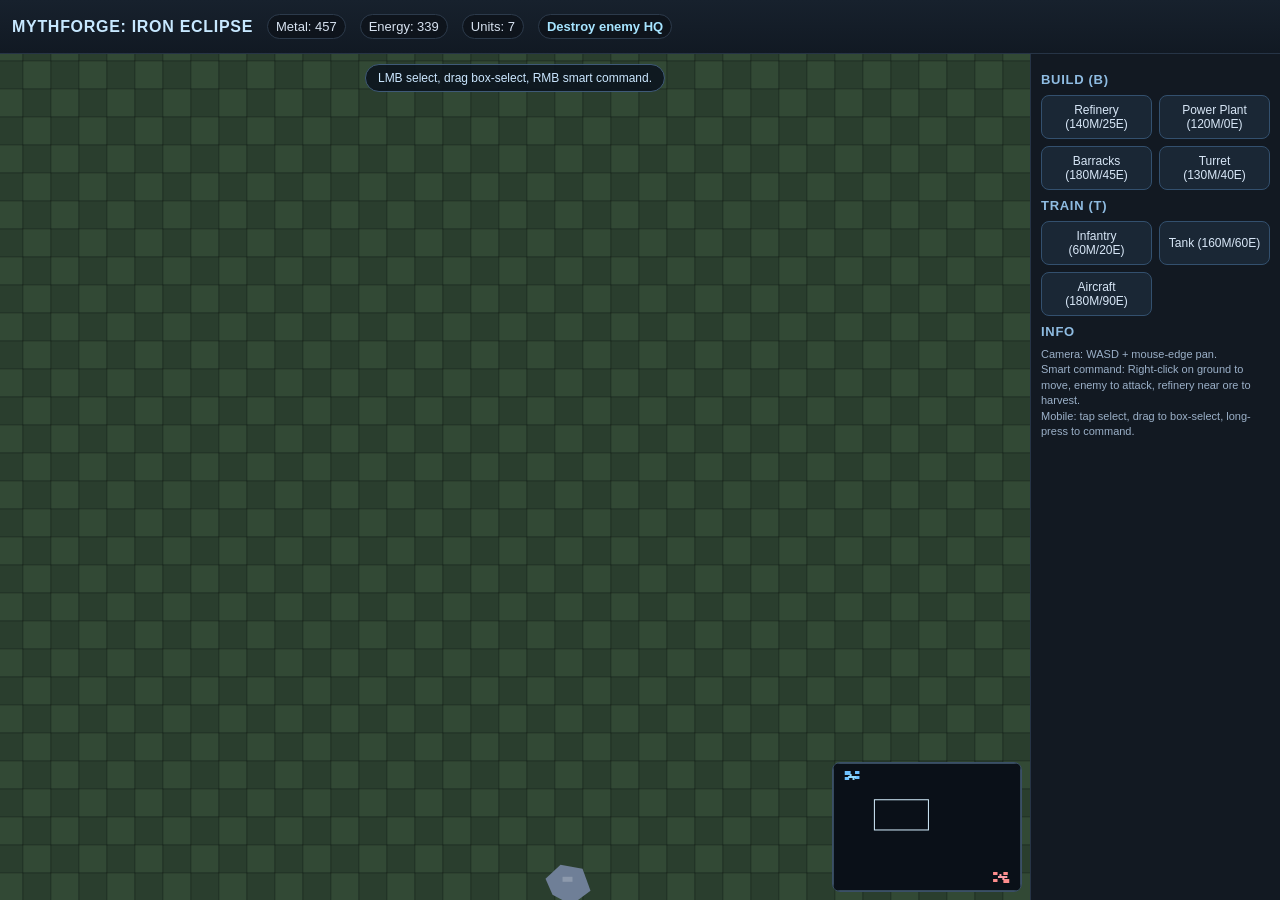
==== commit e49bed56: "feat: integrate Kenney CC0 sprites + fix GRIMOIRE PDE term" ====
--- a/mythforge-rts/index.html
+++ b/mythforge-rts/index.html
@@ -28,6 +28,7 @@
 #touchKnob{position:absolute;left:28px;top:28px;width:34px;height:34px;border-radius:50%;background:#89d9ff;border:1px solid #3a5c7a}
 #touchCmd{position:absolute;right:12px;bottom:12px;padding:10px 12px;border-radius:10px;border:1px solid #56728f;background:rgba(20,30,44,.7);font-size:12px;z-index:7;display:none}
 #toast{position:absolute;left:50%;transform:translateX(-50%);top:10px;background:rgba(12,20,31,.9);border:1px solid #3f5a78;border-radius:999px;padding:6px 12px;font-size:12px;color:#cbe7ff;z-index:7;pointer-events:none}
+#loadingScreen{position:absolute;inset:0;display:flex;align-items:center;justify-content:center;background:rgba(4,8,12,.94);color:#cbe7ff;font-size:22px;font-weight:700;letter-spacing:.6px;z-index:20}
 @media (max-width: 960px){
   #layout{grid-template-columns:1fr}
   #ui{display:none}
@@ -48,6 +49,7 @@
   <div id="gameWrap">
     <canvas id="game"></canvas>
     <canvas id="mini"></canvas>
+    <div id="loadingScreen">MYTHFORGE: IRON ECLIPSE — Loading...</div>
     <div id="touchMove"><div id="touchKnob"></div></div>
     <div id="touchCmd">Long press = command</div>
     <div id="toast">LMB select, drag box-select, RMB smart command.</div>
@@ -74,6 +76,7 @@
 const buildBtns = document.getElementById('buildBtns');
 const trainBtns = document.getElementById('trainBtns');
 const toast = document.getElementById('toast');
+const loadingScreen = document.getElementById('loadingScreen');
 
 const TILE = 28, MAP_W = 128, MAP_H = 128;
 const WORLD_W = MAP_W * TILE, WORLD_H = MAP_H * TILE;
@@ -93,6 +96,80 @@
 const OCC_EMPTY = 0, OCC_BLOCK = 1;
 const occ = new Uint8Array(MAP_W*MAP_H);
 const flowField = new Float32Array(48*48); // hidden grimoire field
+const spriteRoles = {
+  infantry:'infantry',
+  commander:'commander',
+  tankBody:'tankBody',
+  tankTurret:'tankTurret',
+  aircraft:'aircraft',
+  hq:'hq',
+  refinery:'refinery',
+  power:'power',
+  barracks:'barracks',
+  turret:'turret',
+  ore:'ore'
+};
+const spriteCandidates = {
+  infantry:[
+    'assets/sci-fi-rts/PNG/Units/unit_01.png',
+    'assets/sci-fi-rts/PNG/Units/scifiUnit_01.png',
+    'assets/sci-fi-rts/Units/unit_01.png',
+    'assets/sci-fi-rts/scifiUnit_01.png'
+  ],
+  commander:[
+    'assets/sci-fi-rts/PNG/Units/unit_06.png',
+    'assets/sci-fi-rts/PNG/Units/scifiUnit_06.png',
+    'assets/sci-fi-rts/Units/unit_06.png',
+    'assets/sci-fi-rts/scifiUnit_06.png'
+  ],
+  tankBody:[
+    'assets/top-down-tanks-redux/PNG/Default size/tankBody_green.png',
+    'assets/top-down-tanks-redux/PNG/Default size/tankBody_blue.png',
+    'assets/top-down-tanks-redux/Default size/tankBody_green.png'
+  ],
+  tankTurret:[
+    'assets/top-down-tanks-redux/PNG/Default size/tankBlue_barrel2_outline.png',
+    'assets/top-down-tanks-redux/PNG/Default size/tankGreen_barrel2_outline.png',
+    'assets/top-down-tanks-redux/Default size/tankBlue_barrel2_outline.png'
+  ],
+  aircraft:[
+    'assets/sci-fi-rts/PNG/Units/unit_14.png',
+    'assets/sci-fi-rts/PNG/Units/scifiUnit_14.png',
+    'assets/sci-fi-rts/Units/unit_14.png',
+    'assets/sci-fi-rts/scifiUnit_14.png'
+  ],
+  hq:[
+    'assets/sci-fi-rts/PNG/Structures/structure_01.png',
+    'assets/sci-fi-rts/PNG/Structures/scifiStructure_01.png',
+    'assets/sci-fi-rts/Structures/structure_01.png'
+  ],
+  refinery:[
+    'assets/sci-fi-rts/PNG/Structures/structure_05.png',
+    'assets/sci-fi-rts/PNG/Structures/scifiStructure_05.png',
+    'assets/sci-fi-rts/Structures/structure_05.png'
+  ],
+  power:[
+    'assets/sci-fi-rts/PNG/Structures/structure_07.png',
+    'assets/sci-fi-rts/PNG/Structures/scifiStructure_07.png',
+    'assets/sci-fi-rts/Structures/structure_07.png'
+  ],
+  barracks:[
+    'assets/sci-fi-rts/PNG/Structures/structure_03.png',
+    'assets/sci-fi-rts/PNG/Structures/scifiStructure_03.png',
+    'assets/sci-fi-rts/Structures/structure_03.png'
+  ],
+  turret:[
+    'assets/sci-fi-rts/PNG/Structures/structure_11.png',
+    'assets/sci-fi-rts/PNG/Structures/scifiStructure_11.png',
+    'assets/sci-fi-rts/Structures/structure_11.png'
+  ],
+  ore:[
+    'assets/sci-fi-rts/PNG/Resources/resource_01.png',
+    'assets/sci-fi-rts/PNG/Resources/scifiResource_01.png',
+    'assets/sci-fi-rts/Resources/resource_01.png'
+  ]
+};
+const sprites = Object.create(null);
 
 const UNIT_TYPES = {
  commander:{name:'Commander',hp:300,speed:74,range:130,damage:20,rof:0.75,proj:220,costM:0,costE:0,size:16,flying:false},
@@ -127,6 +204,31 @@
 function tIdx(tx,ty){return ty*MAP_W+tx}
 function worldToTile(x,y){return [Math.floor(x/TILE), Math.floor(y/TILE)]}
 function tileCenter(tx,ty){return [tx*TILE + TILE*0.5, ty*TILE + TILE*0.5]}
+
+function loadSprite(src){
+  return new Promise((resolve,reject)=>{
+    const img = new Image();
+    img.onload = ()=>resolve(img);
+    img.onerror = reject;
+    img.src = src;
+  });
+}
+
+async function loadSpriteRole(role){
+  for(const src of spriteCandidates[role]||[]){
+    try{
+      const img = await loadSprite(src);
+      sprites[role] = img;
+      return true;
+    }catch(_){}
+  }
+  return false;
+}
+
+async function preloadSprites(){
+  const roles = Object.values(spriteRoles);
+  await Promise.all(roles.map(loadSpriteRole));
+}
 
 function resize(){
   const w = wrap.clientWidth, h = wrap.clientHeight;
@@ -377,7 +479,7 @@
     const i=y*48+x, c=flowField[i];
     const n=flowField[((y+47)%48)*48+x], s=flowField[((y+1)%48)*48+x], w=flowField[y*48+((x+47)%48)], e=flowField[y*48+((x+1)%48)];
     const lap=n+s+w+e-4*c;
-    tmp[i]=c + dt*(D*lap - L*c + 0.018*Math.sin(A*c));
+    tmp[i]=Math.max(0, c + dt*(D*lap + L*c*c*Math.sin(A*c)));
   }
   flowField.set(tmp);
   for(const u of state.units){ if(!u.alive) continue; const gx=clamp((u.x/WORLD_W*47)|0,0,47), gy=clamp((u.y/WORLD_H*47)|0,0,47); flowField[gy*48+gx]+= (u.team===TEAM_PLAYER?0.017:-0.017); }
@@ -538,35 +640,33 @@
     if(o.amount<=0) continue;
     const x=o.x-camera.x,y=o.y-camera.y;
     if(x<-40||y<-40||x>canvas.clientWidth+40||y>canvas.clientHeight+40) continue;
-    ctx.fillStyle=colors.ore;
-    ctx.beginPath();
-    ctx.moveTo(x-16,y+10); ctx.lineTo(x-23,y-6); ctx.lineTo(x-8,y-20); ctx.lineTo(x+14,y-16); ctx.lineTo(x+22,y+6); ctx.lineTo(x+3,y+20);
-    ctx.closePath(); ctx.fill();
-    ctx.fillStyle='rgba(255,255,255,.2)'; ctx.fillRect(x-6,y-8,10,5);
+    const oreSprite = sprites.ore;
+    if(oreSprite){
+      const sw = 34, sh = 34;
+      ctx.drawImage(oreSprite, x-sw*0.5, y-sh*0.5, sw, sh);
+    }else{
+      ctx.fillStyle=colors.ore;
+      ctx.beginPath();
+      ctx.moveTo(x-16,y+10); ctx.lineTo(x-23,y-6); ctx.lineTo(x-8,y-20); ctx.lineTo(x+14,y-16); ctx.lineTo(x+22,y+6); ctx.lineTo(x+3,y+20);
+      ctx.closePath(); ctx.fill();
+      ctx.fillStyle='rgba(255,255,255,.2)'; ctx.fillRect(x-6,y-8,10,5);
+    }
   }
 }
 
 function drawBuilding(b){
   const x=b.tx*TILE-camera.x, y=b.ty*TILE-camera.y, w=b.w*TILE, h=b.h*TILE;
   if(x+w<0||y+h<0||x>canvas.clientWidth||y>canvas.clientHeight) return;
-  const pal = b.team===TEAM_PLAYER?['#4f8ec0','#396686']:['#b95d5d','#7f3f3f'];
-  ctx.fillStyle=pal[0]; ctx.fillRect(x,y,w,h);
-  ctx.fillStyle=pal[1]; ctx.fillRect(x+3,y+3,w-6,h-6);
-  if(b.type==='hq'){
-    ctx.fillStyle='#d3ecff'; ctx.fillRect(x+w*0.3,y+h*0.28,w*0.4,h*0.34);
-    ctx.fillStyle='#2d4558'; ctx.fillRect(x+w*0.45,y+h*0.05,w*0.1,h*0.24);
-  }else if(b.type==='refinery'){
-    ctx.fillStyle='#8fb5ce'; ctx.fillRect(x+w*0.2,y+h*0.2,w*0.55,h*0.56);
-    ctx.fillStyle='#48687f'; ctx.fillRect(x+w*0.75,y+h*0.16,w*0.12,h*0.66);
-  }else if(b.type==='power'){
-    ctx.fillStyle='#9ed6ad'; ctx.fillRect(x+w*0.16,y+h*0.2,w*0.68,h*0.58);
-    ctx.fillStyle='#53a06a'; ctx.fillRect(x+w*0.36,y+h*0.08,w*0.28,h*0.16);
-  }else if(b.type==='barracks'){
-    ctx.fillStyle='#c6ad8b'; ctx.fillRect(x+w*0.14,y+h*0.2,w*0.72,h*0.58);
-    ctx.fillStyle='#8e7656'; ctx.fillRect(x+w*0.34,y+h*0.2,w*0.32,h*0.2);
-  }else if(b.type==='turret'){
-    ctx.fillStyle='#d9c1a7'; ctx.fillRect(x+w*0.15,y+h*0.15,w*0.7,h*0.7);
-    ctx.strokeStyle='#28231d'; ctx.lineWidth=4; ctx.beginPath(); ctx.moveTo(x+w*0.5,y+h*0.5); ctx.lineTo(x+w*0.95,y+h*0.28); ctx.stroke();
+  const sprite = sprites[b.type];
+  if(sprite){
+    ctx.drawImage(sprite,x,y,w,h);
+    if(b.team===TEAM_ENEMY){
+      ctx.fillStyle='rgba(185,30,30,.18)';
+      ctx.fillRect(x,y,w,h);
+    }
+  }else{
+    ctx.fillStyle=b.team===TEAM_PLAYER?'#4f8ec0':'#b95d5d';
+    ctx.fillRect(x,y,w,h);
   }
   const hpR=b.hp/b.maxHp; ctx.fillStyle='rgba(0,0,0,.45)'; ctx.fillRect(x,y-7,w,4); ctx.fillStyle=b.team===TEAM_PLAYER?'#83f0a6':'#ff7f88'; ctx.fillRect(x,y-7,w*hpR,4);
 }
@@ -574,26 +674,21 @@
 function drawUnit(u){
   const x=u.x-camera.x, y=u.y-camera.y;
   if(x<-30||y<-30||x>canvas.clientWidth+30||y>canvas.clientHeight+30) return;
-  const col = u.team===TEAM_PLAYER?['#a8defe','#4988bd']:['#ffb0b0','#b75151'];
+  const sprite = sprites[u.type];
   ctx.save(); ctx.translate(x,y);
-  if(u.type==='infantry'){
-    ctx.fillStyle=col[1]; ctx.fillRect(-4,-8,8,12);
-    ctx.fillStyle=col[0]; ctx.fillRect(-3,-13,6,5);
-    ctx.fillStyle='#2a3440'; ctx.fillRect(4,-8,7,3);
-  }else if(u.type==='commander'){
-    ctx.fillStyle=col[1]; ctx.fillRect(-7,-10,14,16);
-    ctx.fillStyle=col[0]; ctx.fillRect(-5,-16,10,6);
-    ctx.fillStyle='#f8cf86'; ctx.fillRect(-2,-3,4,6);
-    ctx.fillStyle='#4fd1ff'; ctx.fillRect(-6,4,12,2);
-  }else if(u.type==='tank'){
-    ctx.fillStyle=col[1]; ctx.fillRect(-13,-9,26,18);
-    ctx.fillStyle=col[0]; ctx.fillRect(-7,-5,14,10);
-    ctx.fillStyle='#222f3c'; ctx.fillRect(7,-2,13,4);
-    ctx.fillStyle='#2a3a4b'; ctx.fillRect(-16,-10,5,20); ctx.fillRect(11,-10,5,20);
-  }else if(u.type==='aircraft'){
-    ctx.fillStyle=col[0];
-    ctx.beginPath(); ctx.moveTo(0,-12); ctx.lineTo(13,3); ctx.lineTo(3,6); ctx.lineTo(0,13); ctx.lineTo(-3,6); ctx.lineTo(-13,3); ctx.closePath(); ctx.fill();
-    ctx.fillStyle=col[1]; ctx.fillRect(-2,-6,4,12);
+  if(u.type==='tank' && sprites.tankBody){
+    ctx.drawImage(sprites.tankBody,-16,-16,32,32);
+    if(sprites.tankTurret) ctx.drawImage(sprites.tankTurret,-16,-16,32,32);
+  }else if(sprite){
+    const size = u.type==='commander'?32:u.type==='aircraft'?30:24;
+    ctx.drawImage(sprite,-size*0.5,-size*0.5,size,size);
+  }else{
+    ctx.fillStyle=u.team===TEAM_PLAYER?'#a8defe':'#ffb0b0';
+    ctx.beginPath(); ctx.arc(0,0,uRadius(u),0,Math.PI*2); ctx.fill();
+  }
+  if(u.team===TEAM_ENEMY){
+    ctx.fillStyle='rgba(185,30,30,.2)';
+    ctx.beginPath(); ctx.arc(0,0,uRadius(u)+2,0,Math.PI*2); ctx.fill();
   }
   if(state.selected.has(u) && u.team===TEAM_PLAYER){ ctx.strokeStyle='#9de2ff'; ctx.lineWidth=2; ctx.beginPath(); ctx.arc(0,0,uRadius(u)+5,0,Math.PI*2); ctx.stroke(); }
   ctx.restore();
@@ -774,10 +869,16 @@
   ensureCamera();
 });
 
-buildButtons();
-createWorld();
-setTimeout(()=>toast.style.display='none',4200);
-requestAnimationFrame(step);
+async function boot(){
+  await preloadSprites();
+  loadingScreen.style.display='none';
+  buildButtons();
+  createWorld();
+  setTimeout(()=>toast.style.display='none',4200);
+  requestAnimationFrame(step);
+}
+
+boot();
 })();
 </script>
 </body>
